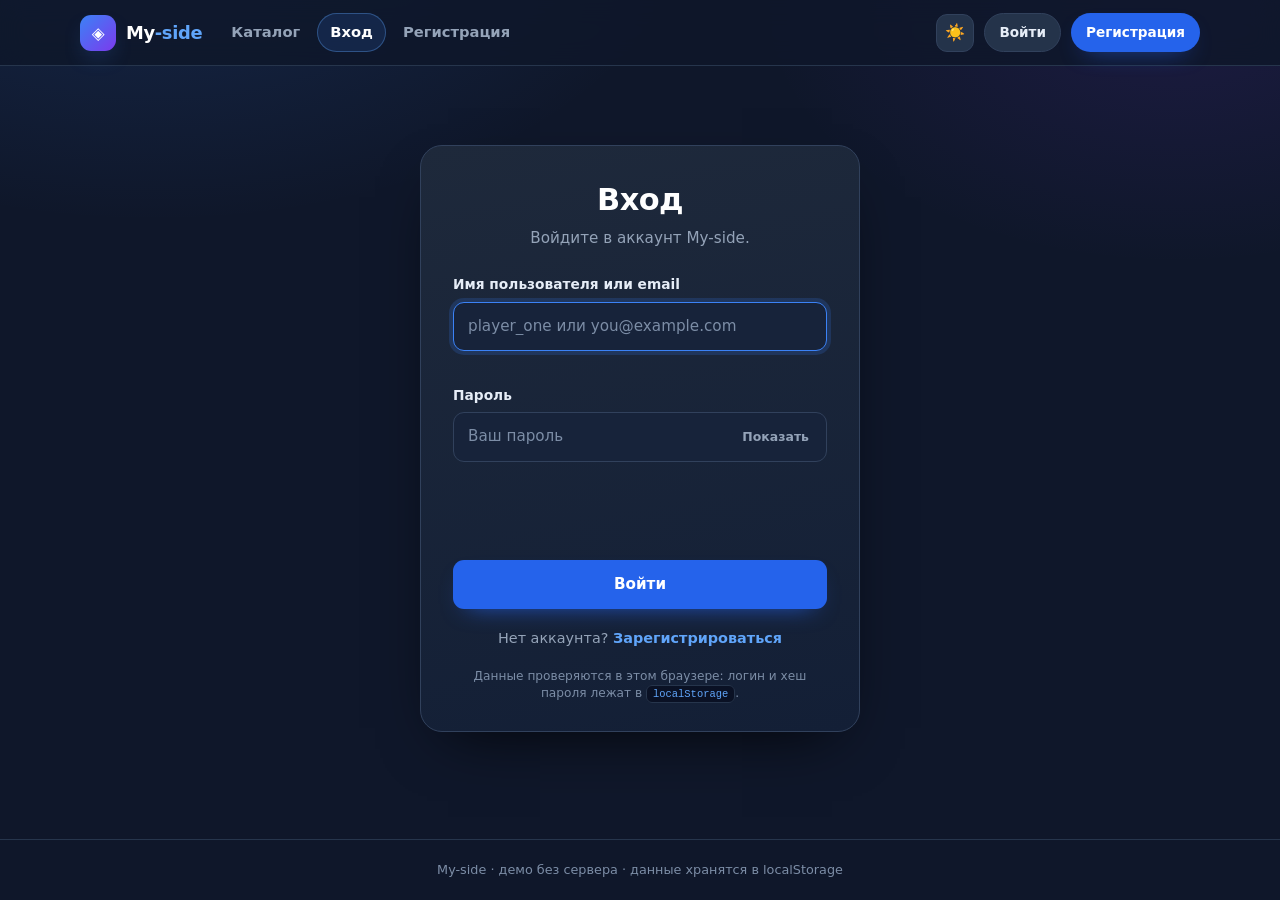
==== login.html @ 984f01d0 "My-side: каталог гайдов по языкам, темы и адаптив" ====
<!DOCTYPE html>
<html lang="ru">
<head>
  <meta charset="utf-8">
  <meta name="viewport" content="width=device-width, initial-scale=1">
  <title>Вход — My-side</title>
  <link rel="icon" href="favicon.ico" sizes="any">
  <link rel="icon" type="image/png" sizes="32x32" href="favicon-32.png">
  <link rel="icon" type="image/png" sizes="16x16" href="favicon-16.png">
  <link rel="stylesheet" href="css/style.css">
  <script src="js/theme.js"></script>
  <script src="https://challenges.cloudflare.com/turnstile/v0/api.js" async defer></script>
</head>
<body>
  <header class="site-header">
    <div class="site-header__inner">
      <a class="brand" href="index.html">
        <span class="brand-mark" aria-hidden="true">◈</span>
        <span class="brand-name">My<span class="brand-accent">-side</span></span>
      </a>
      <nav class="nav" id="site-nav" aria-label="Основная навигация">
        <a href="index.html">Каталог</a>
        <a class="is-active" href="login.html" aria-current="page">Вход</a>
        <a href="register.html">Регистрация</a>
      </nav>
      <div class="header-actions">
        <button type="button" class="theme-toggle" data-theme-toggle aria-label="Переключить тему" aria-pressed="false">☀️</button>
        <div class="auth-area" data-auth-area></div>
        <button type="button" class="nav-toggle" data-nav-toggle aria-label="Открыть меню" aria-expanded="false" aria-controls="site-nav">☰</button>
      </div>
    </div>
  </header>

  <main class="auth-page">
    <div class="auth-card">
      <h1>Вход</h1>
      <p class="subtitle">Войдите в аккаунт My-side.</p>

      <p class="notice" id="already-notice" hidden>
        Вы уже вошли как <strong id="already-name">—</strong>.
        Можно войти под другим аккаунтом.
      </p>

      <form id="login-form" novalidate>
        <div class="field">
          <label for="login">Имя пользователя или email</label>
          <input id="login" name="login" type="text" autocomplete="username"
                 placeholder="player_one или you@example.com" autofocus>
          <span class="field-error" id="login-error"></span>
        </div>

        <div class="field">
          <label for="password">Пароль</label>
          <div class="password-wrap">
            <input id="password" name="password" type="password" autocomplete="current-password"
                   placeholder="Ваш пароль">
            <button type="button" class="password-toggle" id="password-toggle"
                    aria-label="Показать пароль" aria-pressed="false">Показать</button>
          </div>
          <span class="field-error" id="password-error"></span>
        </div>

        <div class="field">
          <div class="cf-turnstile" data-sitekey="0x4AAAAAAF1yWfZCbvIg8Vsw" data-theme="dark"></div>
          <span class="field-error" id="captcha-error"></span>
        </div>

        <p class="form-message" id="form-message" role="alert" aria-live="assertive"></p>

        <button type="submit" class="btn btn-primary btn-block" id="login-submit">Войти</button>
      </form>

      <p class="auth-switch">Нет аккаунта? <a href="register.html">Зарегистрироваться</a></p>
      <p class="hint">Данные проверяются в этом браузере: логин и хеш пароля лежат в <code>localStorage</code>.</p>
    </div>
  </main>

  <footer class="site-footer">
    <p>My-side · демо без сервера · данные хранятся в localStorage</p>
  </footer>

  <script src="js/app.js"></script>
</body>
</html>
---- css/style.css ----
/* ============================================================
   My-side — каталог гайдов по языкам программирования
   Тёмная тема по умолчанию, светлая через [data-theme="light"].
   ============================================================ */

:root {
  color-scheme: dark;

  --bg: #0f172a;
  --bg-soft: #131f36;
  --surface: #1e293b;
  --surface-2: #24334a;
  --surface-3: #17233a;
  --border: #31415c;
  --border-soft: #26354c;
  --text: #e6edf7;
  --text-strong: #ffffff;
  --muted: #94a3b8;
  --muted-2: #7c8da6;
  --accent: #3b82f6;
  --accent-2: #60a5fa;
  --accent-strong: #2563eb;
  --accent-soft: rgba(59, 130, 246, 0.14);
  --danger: #f87171;
  --success: #4ade80;
  --warning: #fbbf24;
  --header-bg: rgba(15, 23, 42, 0.84);
  --code-bg: rgba(2, 6, 23, 0.55);
  --radius: 18px;
  --shadow: 0 24px 60px -28px rgba(0, 0, 0, 0.9);
  --shadow-sm: 0 10px 30px -18px rgba(0, 0, 0, 0.8);
  --ring: 0 0 0 4px rgba(59, 130, 246, 0.18);
}

[data-theme="light"] {
  color-scheme: light;

  --bg: #f4f7fc;
  --bg-soft: #eef3fa;
  --surface: #ffffff;
  --surface-2: #f3f6fc;
  --surface-3: #eaf0f9;
  --border: #d7e0ee;
  --border-soft: #e4ebf5;
  --text: #13203a;
  --text-strong: #0b1220;
  --muted: #56657f;
  --muted-2: #6b7a93;
  --accent: #2563eb;
  --accent-2: #1d4ed8;
  --accent-strong: #2563eb;
  --accent-soft: rgba(37, 99, 235, 0.1);
  --danger: #dc2626;
  --success: #15803d;
  --warning: #b45309;
  --header-bg: rgba(255, 255, 255, 0.88);
  --code-bg: #f6f8fc;
  --shadow: 0 24px 60px -30px rgba(15, 23, 42, 0.35);
  --shadow-sm: 0 10px 26px -18px rgba(15, 23, 42, 0.28);
  --ring: 0 0 0 4px rgba(37, 99, 235, 0.14);
}

* {
  box-sizing: border-box;
}

html {
  scroll-behavior: smooth;
}

body {
  margin: 0;
  min-height: 100vh;
  display: flex;
  flex-direction: column;
  color: var(--text);
  font-family: "Segoe UI", system-ui, -apple-system, "Helvetica Neue", Arial, sans-serif;
  line-height: 1.55;
  -webkit-font-smoothing: antialiased;
  background:
    radial-gradient(900px 520px at 12% -10%, rgba(59, 130, 246, 0.16), transparent 60%),
    radial-gradient(760px 480px at 92% 0%, rgba(124, 58, 237, 0.12), transparent 55%),
    var(--bg);
  background-attachment: fixed;
  transition: background-color 0.25s ease, color 0.25s ease;
}

[data-theme="light"] body {
  background:
    radial-gradient(900px 520px at 12% -10%, rgba(59, 130, 246, 0.12), transparent 60%),
    radial-gradient(760px 480px at 92% 0%, rgba(124, 58, 237, 0.08), transparent 55%),
    var(--bg);
  background-attachment: fixed;
}

h1, h2, h3, h4 {
  margin: 0;
  line-height: 1.2;
  letter-spacing: -0.02em;
  color: var(--text-strong);
}

p {
  margin: 0;
}

a {
  color: var(--accent-2);
  text-decoration: none;
}

a:hover {
  color: var(--accent);
}

code {
  padding: 2px 6px;
  border-radius: 6px;
  background: var(--code-bg);
  border: 1px solid var(--border-soft);
  font-family: "Cascadia Code", Consolas, "Courier New", monospace;
  font-size: 0.86em;
  color: var(--accent-2);
}

img {
  max-width: 100%;
}

.muted {
  color: var(--muted);
  font-size: 0.95rem;
}

.visually-hidden {
  position: absolute;
  width: 1px;
  height: 1px;
  margin: -1px;
  padding: 0;
  overflow: hidden;
  clip: rect(0 0 0 0);
  white-space: nowrap;
  border: 0;
}

/* ---------- шапка ---------- */

.site-header {
  position: sticky;
  top: 0;
  z-index: 40;
  background: var(--header-bg);
  backdrop-filter: blur(12px);
  -webkit-backdrop-filter: blur(12px);
  border-bottom: 1px solid var(--border-soft);
}

.site-header__inner {
  max-width: 1160px;
  margin: 0 auto;
  padding: 13px 20px;
  display: flex;
  align-items: center;
  gap: 16px;
}

.brand {
  display: inline-flex;
  align-items: center;
  gap: 10px;
  color: var(--text-strong);
  font-weight: 800;
  font-size: 1.12rem;
  letter-spacing: -0.02em;
  white-space: nowrap;
}

.brand:hover {
  color: var(--text-strong);
}

.brand-mark {
  display: grid;
  place-items: center;
  width: 36px;
  height: 36px;
  border-radius: 11px;
  background: linear-gradient(135deg, var(--accent), #7c3aed);
  color: #fff;
  font-size: 1.05rem;
  box-shadow: 0 10px 24px -12px rgba(59, 130, 246, 0.95);
}

.brand-accent {
  color: var(--accent-2);
}

.nav {
  display: flex;
  align-items: center;
  gap: 4px;
}

.nav a {
  padding: 8px 13px;
  border-radius: 999px;
  color: var(--muted);
  font-size: 0.92rem;
  font-weight: 600;
  transition: color 0.18s ease, background 0.18s ease;
}

.nav a:hover {
  color: var(--text);
  background: var(--accent-soft);
}

.nav a.is-active {
  color: var(--text-strong);
  background: var(--accent-soft);
  box-shadow: inset 0 0 0 1px rgba(96, 165, 250, 0.35);
}

.header-actions {
  margin-left: auto;
  display: flex;
  align-items: center;
  gap: 10px;
}

.auth-area {
  display: flex;
  align-items: center;
  gap: 10px;
  flex-wrap: wrap;
  justify-content: flex-end;
}

.greeting {
  font-size: 0.92rem;
  color: var(--muted);
  white-space: nowrap;
}

.greeting strong {
  color: var(--text-strong);
}

.icon-btn,
.theme-toggle,
.nav-toggle {
  display: inline-grid;
  place-items: center;
  width: 38px;
  height: 38px;
  padding: 0;
  border-radius: 11px;
  border: 1px solid var(--border);
  background: var(--surface-2);
  color: var(--text);
  font-size: 1.02rem;
  line-height: 1;
  cursor: pointer;
  transition: background 0.18s ease, border-color 0.18s ease, transform 0.12s ease;
}

.icon-btn:hover,
.theme-toggle:hover,
.nav-toggle:hover {
  background: var(--surface-3);
  border-color: var(--accent);
}

.theme-toggle:active,
.nav-toggle:active {
  transform: scale(0.96);
}

.theme-toggle:focus-visible,
.nav-toggle:focus-visible {
  outline: 2px solid var(--accent-2);
  outline-offset: 3px;
}

.nav-toggle {
  display: none;
}

/* ---------- кнопки ---------- */

.btn {
  display: inline-flex;
  align-items: center;
  justify-content: center;
  gap: 8px;
  padding: 12px 20px;
  border-radius: 11px;
  border: 1px solid transparent;
  font: inherit;
  font-size: 0.95rem;
  font-weight: 700;
  color: #fff;
  cursor: pointer;
  background: var(--accent-strong);
  box-shadow: 0 10px 24px -14px rgba(37, 99, 235, 0.95);
  transition: background 0.18s ease, transform 0.12s ease, box-shadow 0.18s ease,
              border-color 0.18s ease, color 0.18s ease, opacity 0.18s ease;
  user-select: none;
}

.btn:hover {
  background: #1d4ed8;
  color: #fff;
  transform: translateY(-1px);
  box-shadow: 0 14px 28px -14px rgba(37, 99, 235, 1);
}

.btn:active {
  transform: translateY(0);
}

.btn:focus-visible {
  outline: 2px solid var(--accent-2);
  outline-offset: 3px;
}

.btn:disabled {
  opacity: 0.6;
  cursor: not-allowed;
  transform: none;
  box-shadow: none;
}

.btn-ghost {
  background: var(--surface-2);
  border-color: var(--border);
  color: var(--text);
  box-shadow: none;
}

.btn-ghost:hover {
  background: var(--surface-3);
  border-color: var(--accent);
  color: var(--text-strong);
  box-shadow: none;
}

.btn-sm {
  padding: 8px 14px;
  font-size: 0.85rem;
  border-radius: 999px;
}

.btn-block {
  width: 100%;
}

/* ---------- страницы ---------- */

.page {
  width: 100%;
  max-width: 1160px;
  margin: 0 auto;
  padding: 38px 20px 64px;
  flex: 1;
}

.eyebrow {
  margin-bottom: 8px;
  font-size: 0.78rem;
  font-weight: 700;
  text-transform: uppercase;
  letter-spacing: 0.14em;
  color: var(--accent-2);
}

.hero h1,
.catalog-hero h1 {
  font-size: clamp(2.1rem, 5.5vw, 3.1rem);
  background: linear-gradient(120deg, var(--text-strong), var(--accent-2) 85%);
  -webkit-background-clip: text;
  background-clip: text;
  color: transparent;
}

[data-theme="light"] .hero h1,
[data-theme="light"] .catalog-hero h1 {
  background: linear-gradient(120deg, #0b1220, #1d4ed8 85%);
  -webkit-background-clip: text;
  background-clip: text;
  color: transparent;
}

.lead {
  margin-top: 12px;
  max-width: 68ch;
  color: var(--muted);
  font-size: 1.02rem;
}

/* ---------- каталог: поиск и фильтры ---------- */

.catalog-hero {
  margin-bottom: 26px;
}

.catalog-stats {
  display: flex;
  flex-wrap: wrap;
  gap: 10px;
  margin-top: 20px;
}

.stat-pill {
  display: inline-flex;
  align-items: center;
  gap: 7px;
  padding: 7px 13px;
  border-radius: 999px;
  background: var(--surface-2);
  border: 1px solid var(--border-soft);
  color: var(--muted);
  font-size: 0.82rem;
  font-weight: 600;
}

.stat-pill strong {
  color: var(--text-strong);
}

.controls {
  padding: 18px;
  margin-bottom: 18px;
  border-radius: var(--radius);
  background: linear-gradient(165deg, var(--surface), var(--bg-soft));
  border: 1px solid var(--border);
  box-shadow: var(--shadow-sm);
}

.controls-row {
  display: flex;
  gap: 12px;
  align-items: stretch;
}

.search-field {
  position: relative;
  flex: 1 1 auto;
  min-width: 0;
}

.search-field .search-icon {
  position: absolute;
  left: 14px;
  top: 50%;
  transform: translateY(-50%);
  color: var(--muted);
  font-size: 0.95rem;
  pointer-events: none;
}

.search-field input {
  width: 100%;
  height: 46px;
  padding: 0 40px 0 40px;
  border-radius: 11px;
  border: 1px solid var(--border);
  background: var(--surface-3);
  color: var(--text);
  font: inherit;
  font-size: 0.95rem;
  outline: none;
  transition: border-color 0.18s ease, box-shadow 0.18s ease;
}

.search-field input::placeholder {
  color: var(--muted-2);
}

.search-field input:focus {
  border-color: var(--accent);
  box-shadow: var(--ring);
}

.search-clear {
  position: absolute;
  right: 8px;
  top: 50%;
  transform: translateY(-50%);
  width: 28px;
  height: 28px;
  border: 0;
  border-radius: 8px;
  background: transparent;
  color: var(--muted);
  font-size: 1rem;
  cursor: pointer;
}

.search-clear:hover {
  color: var(--text);
  background: var(--surface-2);
}

.sort-field {
  display: flex;
  align-items: center;
  gap: 8px;
  flex: 0 0 auto;
}

.sort-field label {
  margin: 0;
  white-space: nowrap;
  font-size: 0.82rem;
  color: var(--muted);
}

.sort-field select {
  height: 46px;
  padding: 0 34px 0 12px;
  border-radius: 11px;
  border: 1px solid var(--border);
  background-color: var(--surface-3);
  color: var(--text);
  font: inherit;
  font-size: 0.9rem;
  cursor: pointer;
  outline: none;
  appearance: none;
  background-image: linear-gradient(45deg, transparent 50%, var(--muted) 50%),
                    linear-gradient(135deg, var(--muted) 50%, transparent 50%);
  background-position: calc(100% - 17px) 20px, calc(100% - 12px) 20px;
  background-size: 5px 5px, 5px 5px;
  background-repeat: no-repeat;
}

.sort-field select:focus {
  border-color: var(--accent);
  box-shadow: var(--ring);
}

.chips {
  display: flex;
  flex-wrap: wrap;
  gap: 8px;
  margin-top: 14px;
}

.chip {
  padding: 8px 14px;
  border-radius: 999px;
  border: 1px solid var(--border);
  background: var(--surface-2);
  color: var(--muted);
  font: inherit;
  font-size: 0.84rem;
  font-weight: 600;
  cursor: pointer;
  transition: color 0.16s ease, background 0.16s ease, border-color 0.16s ease;
}

.chip:hover {
  color: var(--text-strong);
  border-color: var(--accent);
}

.chip.is-active {
  color: #fff;
  background: var(--accent-strong);
  border-color: var(--accent-strong);
  box-shadow: 0 8px 20px -12px rgba(37, 99, 235, 0.9);
}

.catalog-meta {
  display: flex;
  align-items: center;
  justify-content: space-between;
  gap: 12px;
  flex-wrap: wrap;
  margin: 20px 2px 14px;
  color: var(--muted);
  font-size: 0.88rem;
}

.catalog-meta strong {
  color: var(--text-strong);
}

/* ---------- карточки языков ---------- */

.lang-grid {
  display: grid;
  grid-template-columns: repeat(auto-fill, minmax(272px, 1fr));
  gap: 16px;
}

.lang-card {
  position: relative;
  display: flex;
  flex-direction: column;
  padding: 20px;
  border-radius: 16px;
  background: linear-gradient(165deg, var(--surface), var(--bg-soft));
  border: 1px solid var(--border-soft);
  color: var(--text);
  box-shadow: var(--shadow-sm);
  transition: transform 0.18s ease, border-color 0.18s ease, box-shadow 0.18s ease;
  overflow: hidden;
}

.lang-card::before {
  content: "";
  position: absolute;
  inset: 0 0 auto 0;
  height: 3px;
  background: var(--card-color, var(--accent));
  opacity: 0.9;
}

.lang-card:hover {
  transform: translateY(-4px);
  border-color: var(--card-color, var(--accent));
  box-shadow: var(--shadow);
  color: var(--text);
}

.lang-card:focus-visible {
  outline: 2px solid var(--accent-2);
  outline-offset: 3px;
}

.lang-card__top {
  display: flex;
  align-items: center;
  gap: 12px;
  margin-bottom: 12px;
}

.lang-icon {
  display: grid;
  place-items: center;
  width: 46px;
  height: 46px;
  flex: 0 0 auto;
  border-radius: 13px;
  font-size: 1.35rem;
  background: color-mix(in srgb, var(--card-color, var(--accent)) 18%, transparent);
  border: 1px solid color-mix(in srgb, var(--card-color, var(--accent)) 42%, transparent);
}

.lang-card__title {
  min-width: 0;
}

.lang-card__title h3 {
  font-size: 1.14rem;
  margin-bottom: 2px;
}

.lang-card__year {
  font-size: 0.76rem;
  color: var(--muted);
  letter-spacing: 0.04em;
}

.lang-card p {
  color: var(--muted);
  font-size: 0.88rem;
  margin-bottom: 14px;
}

.badges {
  display: flex;
  flex-wrap: wrap;
  gap: 6px;
  margin-top: auto;
  margin-bottom: 14px;
}

.badge {
  padding: 4px 9px;
  border-radius: 999px;
  background: var(--surface-2);
  border: 1px solid var(--border-soft);
  color: var(--muted);
  font-size: 0.72rem;
  font-weight: 600;
  white-space: nowrap;
}

.badge--wip {
  color: var(--warning);
  border-color: color-mix(in srgb, var(--warning) 40%, transparent);
  background: color-mix(in srgb, var(--warning) 12%, transparent);
}

.lang-card__footer {
  display: flex;
  align-items: center;
  justify-content: space-between;
  gap: 10px;
  padding-top: 12px;
  border-top: 1px solid var(--border-soft);
  font-size: 0.8rem;
  color: var(--muted);
}

.lang-card__footer .go {
  color: var(--accent-2);
  font-weight: 700;
  white-space: nowrap;
}

.lang-card:hover .go {
  color: var(--accent);
}

.empty-state {
  padding: 48px 24px;
  text-align: center;
  border-radius: var(--radius);
  border: 1px dashed var(--border);
  background: var(--surface-2);
  color: var(--muted);
}

.empty-state h2 {
  font-size: 1.15rem;
  margin-bottom: 6px;
}

.empty-state .btn {
  margin-top: 16px;
}

/* ---------- страница гайда ---------- */

.guide-page {
  width: 100%;
  max-width: 1160px;
  margin: 0 auto;
  padding: 28px 20px 64px;
  flex: 1;
}

.breadcrumbs {
  display: flex;
  flex-wrap: wrap;
  align-items: center;
  gap: 8px;
  margin-bottom: 18px;
  font-size: 0.82rem;
  color: var(--muted);
}

.breadcrumbs a {
  color: var(--muted);
}

.breadcrumbs a:hover {
  color: var(--accent-2);
}

.breadcrumbs .sep {
  opacity: 0.5;
}

.guide-hero {
  display: flex;
  align-items: flex-start;
  gap: 18px;
  padding: 26px;
  margin-bottom: 24px;
  border-radius: var(--radius);
  background: linear-gradient(150deg, var(--surface), var(--bg-soft));
  border: 1px solid var(--border);
  box-shadow: var(--shadow-sm);
}

.guide-hero__icon {
  display: grid;
  place-items: center;
  width: 64px;
  height: 64px;
  flex: 0 0 auto;
  border-radius: 18px;
  font-size: 2rem;
  background: color-mix(in srgb, var(--guide-color, var(--accent)) 18%, transparent);
  border: 1px solid color-mix(in srgb, var(--guide-color, var(--accent)) 45%, transparent);
}

.guide-hero h1 {
  font-size: clamp(1.8rem, 4.5vw, 2.5rem);
  margin-bottom: 6px;
}

.guide-hero .tagline {
  color: var(--muted);
  font-size: 1rem;
  max-width: 70ch;
}

.guide-meta {
  display: flex;
  flex-wrap: wrap;
  gap: 8px;
  margin-top: 14px;
}

.guide-layout {
  display: grid;
  grid-template-columns: minmax(0, 1fr) 260px;
  gap: 26px;
  align-items: start;
}

.guide-content {
  min-width: 0;
}

.guide-section {
  padding: 24px 26px;
  margin-bottom: 18px;
  border-radius: var(--radius);
  background: var(--surface);
  border: 1px solid var(--border-soft);
  box-shadow: var(--shadow-sm);
  scroll-margin-top: 90px;
}

.guide-section h2 {
  font-size: 1.28rem;
  margin-bottom: 14px;
  padding-bottom: 10px;
  border-bottom: 1px solid var(--border-soft);
}

.guide-section p + p {
  margin-top: 12px;
}

.guide-section ul,
.guide-section ol {
  margin: 12px 0 0;
  padding-left: 22px;
  color: var(--text);
}

.guide-section li {
  margin-bottom: 8px;
}

.guide-section li::marker {
  color: var(--accent-2);
}

/* шаги */

.steps {
  list-style: none;
  margin: 0;
  padding: 0;
  counter-reset: step;
}

.steps li {
  position: relative;
  padding: 0 0 18px 46px;
  counter-increment: step;
}

.steps li:last-child {
  padding-bottom: 0;
}

.steps li::before {
  content: counter(step);
  position: absolute;
  left: 0;
  top: 0;
  display: grid;
  place-items: center;
  width: 30px;
  height: 30px;
  border-radius: 10px;
  background: var(--accent-soft);
  border: 1px solid color-mix(in srgb, var(--accent) 40%, transparent);
  color: var(--accent-2);
  font-size: 0.82rem;
  font-weight: 800;
}

.steps li:not(:last-child)::after {
  content: "";
  position: absolute;
  left: 14px;
  top: 34px;
  bottom: 4px;
  width: 1px;
  background: var(--border-soft);
}

.steps h3 {
  font-size: 0.98rem;
  margin-bottom: 4px;
}

.steps p {
  color: var(--muted);
  font-size: 0.9rem;
}

/* код */

.code-block {
  margin: 16px 0;
  border-radius: 14px;
  border: 1px solid var(--border);
  background: var(--code-bg);
  overflow: hidden;
}

.code-block__bar {
  display: flex;
  align-items: center;
  justify-content: space-between;
  gap: 10px;
  padding: 8px 12px;
  border-bottom: 1px solid var(--border-soft);
  background: var(--surface-2);
}

.code-block__lang {
  font-size: 0.72rem;
  font-weight: 700;
  letter-spacing: 0.08em;
  text-transform: uppercase;
  color: var(--muted);
}

.copy-btn {
  padding: 5px 10px;
  border-radius: 7px;
  border: 1px solid var(--border);
  background: var(--surface);
  color: var(--muted);
  font: inherit;
  font-size: 0.72rem;
  font-weight: 600;
  cursor: pointer;
  transition: color 0.15s ease, border-color 0.15s ease;
}

.copy-btn:hover {
  color: var(--text-strong);
  border-color: var(--accent);
}

.copy-btn.is-copied {
  color: var(--success);
  border-color: var(--success);
}

.code-block pre {
  margin: 0;
  padding: 16px 18px;
  overflow-x: auto;
}

.code-block code,
.code-block pre code {
  padding: 0;
  border: 0;
  background: transparent;
  color: inherit;
  font-family: "Cascadia Code", Consolas, "Courier New", monospace;
  font-size: 0.86rem;
  line-height: 1.65;
  white-space: pre;
}

/* разбор строк */

.line-list {
  display: flex;
  flex-direction: column;
  gap: 10px;
  margin-top: 14px;
}

.line-item {
  display: grid;
  grid-template-columns: minmax(120px, 0.9fr) minmax(0, 1.4fr);
  gap: 14px;
  padding: 12px 14px;
  border-radius: 11px;
  background: var(--surface-2);
  border: 1px solid var(--border-soft);
}

.line-item code {
  align-self: start;
  padding: 5px 8px;
  border-radius: 7px;
  background: var(--code-bg);
  border: 1px solid var(--border-soft);
  color: var(--accent-2);
  font-size: 0.8rem;
  overflow-wrap: anywhere;
}

.line-item p {
  color: var(--muted);
  font-size: 0.88rem;
}

/* врезка */

.callout {
  display: flex;
  gap: 12px;
  margin: 16px 0;
  padding: 14px 16px;
  border-radius: 12px;
  background: var(--accent-soft);
  border: 1px solid color-mix(in srgb, var(--accent) 35%, transparent);
  color: var(--text);
  font-size: 0.9rem;
}

.callout::before {
  content: "💡";
  flex: 0 0 auto;
  line-height: 1.4;
}

/* ссылки на другие гайды */

.link-cards {
  display: grid;
  grid-template-columns: repeat(auto-fit, minmax(220px, 1fr));
  gap: 12px;
  margin-top: 16px;
}

.link-card {
  display: block;
  padding: 16px;
  border-radius: 13px;
  background: var(--surface-2);
  border: 1px solid var(--border-soft);
  color: var(--text);
  transition: transform 0.16s ease, border-color 0.16s ease;
}

.link-card:hover {
  transform: translateY(-3px);
  border-color: var(--accent);
  color: var(--text);
}

.link-card strong {
  display: block;
  margin-bottom: 4px;
  font-size: 0.94rem;
  color: var(--text-strong);
}

.link-card span {
  display: block;
  color: var(--muted);
  font-size: 0.83rem;
}

.link-card .arrow {
  display: inline-block;
  margin-top: 10px;
  color: var(--accent-2);
  font-size: 0.82rem;
  font-weight: 700;
}

/* оглавление */

.guide-toc {
  position: sticky;
  top: 86px;
  padding: 18px;
  border-radius: var(--radius);
  background: var(--surface);
  border: 1px solid var(--border-soft);
  box-shadow: var(--shadow-sm);
}

.guide-toc h2 {
  font-size: 0.76rem;
  text-transform: uppercase;
  letter-spacing: 0.12em;
  color: var(--muted);
  margin-bottom: 12px;
}

.guide-toc ol {
  list-style: none;
  margin: 0;
  padding: 0;
  counter-reset: toc;
}

.guide-toc li {
  counter-increment: toc;
  margin-bottom: 4px;
}

.guide-toc a {
  display: block;
  padding: 7px 10px 7px 30px;
  border-radius: 8px;
  color: var(--muted);
  font-size: 0.84rem;
  line-height: 1.35;
  position: relative;
  transition: background 0.15s ease, color 0.15s ease;
}

.guide-toc a::before {
  content: counter(toc);
  position: absolute;
  left: 8px;
  top: 7px;
  font-size: 0.72rem;
  font-weight: 700;
  color: var(--accent-2);
}

.guide-toc a:hover,
.guide-toc a.is-active {
  color: var(--text-strong);
  background: var(--accent-soft);
}

.guide-nav {
  display: flex;
  justify-content: space-between;
  gap: 12px;
  flex-wrap: wrap;
  margin-top: 20px;
}

/* заглушка */

.stub-card {
  padding: 34px 28px;
  border-radius: var(--radius);
  background: linear-gradient(160deg, var(--surface), var(--bg-soft));
  border: 1px solid var(--border);
  box-shadow: var(--shadow-sm);
  text-align: center;
}

.stub-icon {
  font-size: 2.6rem;
  line-height: 1;
  margin-bottom: 14px;
}

.stub-card h2 {
  font-size: 1.35rem;
  margin-bottom: 10px;
}

.stub-card p {
  max-width: 60ch;
  margin: 0 auto 10px;
  color: var(--muted);
}

.stub-topics {
  display: flex;
  flex-wrap: wrap;
  justify-content: center;
  gap: 8px;
  margin: 20px 0 24px;
}

.stub-actions {
  display: flex;
  justify-content: center;
  flex-wrap: wrap;
  gap: 12px;
}

/* ---------- авторизация ---------- */

.auth-page {
  flex: 1;
  display: grid;
  place-items: center;
  padding: 36px 20px 64px;
}

.auth-card {
  width: 100%;
  max-width: 440px;
  padding: 36px 32px 28px;
  border-radius: 22px;
  background: linear-gradient(170deg, var(--surface), var(--bg-soft));
  border: 1px solid var(--border);
  box-shadow: var(--shadow);
  animation: fadeUp 0.35s ease both;
}

.auth-card h1 {
  font-size: 1.9rem;
  text-align: center;
}

.subtitle {
  margin: 8px 0 24px;
  text-align: center;
  color: var(--muted);
  font-size: 0.95rem;
}

.field {
  margin-bottom: 14px;
}

label {
  display: block;
  margin-bottom: 6px;
  font-size: 0.86rem;
  font-weight: 600;
  color: var(--text);
}

input {
  width: 100%;
  padding: 12px 14px;
  border-radius: 11px;
  border: 1px solid var(--border);
  background: var(--surface-3);
  color: var(--text);
  font: inherit;
  font-size: 0.95rem;
  outline: none;
  transition: border-color 0.18s ease, box-shadow 0.18s ease, background 0.18s ease;
}

input::placeholder {
  color: var(--muted-2);
}

input:hover {
  border-color: var(--accent);
}

input:focus {
  border-color: var(--accent);
  box-shadow: var(--ring);
}

input.invalid {
  border-color: var(--danger);
  box-shadow: 0 0 0 4px rgba(248, 113, 113, 0.14);
}

.password-wrap {
  position: relative;
}

.password-wrap input {
  padding-right: 96px;
}

.password-toggle {
  position: absolute;
  top: 50%;
  right: 8px;
  transform: translateY(-50%);
  padding: 6px 10px;
  border: 0;
  border-radius: 8px;
  background: transparent;
  color: var(--muted);
  font: inherit;
  font-size: 0.78rem;
  font-weight: 600;
  cursor: pointer;
  transition: color 0.15s ease, background 0.15s ease;
}

.password-toggle:hover {
  color: var(--accent-2);
  background: var(--accent-soft);
}

.field-error {
  display: block;
  min-height: 16px;
  margin-top: 4px;
  font-size: 0.78rem;
  color: var(--danger);
}

.form-message {
  min-height: 22px;
  margin: 4px 0 12px;
  text-align: center;
  font-size: 0.9rem;
  font-weight: 600;
}

.form-message.error {
  color: var(--danger);
}

.form-message.success {
  color: var(--success);
}

.notice {
  margin-bottom: 18px;
  padding: 12px 14px;
  border-radius: 11px;
  background: var(--accent-soft);
  border: 1px solid color-mix(in srgb, var(--accent) 35%, transparent);
  color: var(--text);
  font-size: 0.85rem;
}

.notice strong {
  color: var(--text-strong);
}

.auth-switch {
  margin-top: 18px;
  text-align: center;
  font-size: 0.9rem;
  color: var(--muted);
}

.auth-switch a {
  font-weight: 600;
}

.hint {
  margin-top: 18px;
  text-align: center;
  font-size: 0.76rem;
  line-height: 1.45;
  color: var(--muted-2);
}

.cf-turnstile {
  margin: 4px 0 2px;
}

/* ---------- подвал ---------- */

.site-footer {
  border-top: 1px solid var(--border-soft);
  padding: 20px;
  text-align: center;
  font-size: 0.8rem;
  color: var(--muted-2);
}

.site-footer p + p {
  margin-top: 4px;
}

/* ---------- анимации ---------- */

@keyframes fadeUp {
  from {
    opacity: 0;
    transform: translateY(10px);
  }
  to {
    opacity: 1;
    transform: translateY(0);
  }
}

@keyframes shake {
  0%, 100% { transform: translateX(0); }
  20% { transform: translateX(-5px); }
  40% { transform: translateX(5px); }
  60% { transform: translateX(-3px); }
  80% { transform: translateX(3px); }
}

.shake {
  animation: shake 0.4s ease;
}

@media (prefers-reduced-motion: reduce) {
  *, *::before, *::after {
    animation-duration: 0.01ms !important;
    animation-iteration-count: 1 !important;
    transition-duration: 0.01ms !important;
    scroll-behavior: auto !important;
  }
}

/* ---------- адаптивность ---------- */

@media (max-width: 980px) {
  .guide-layout {
    grid-template-columns: minmax(0, 1fr);
  }

  .guide-toc {
    position: static;
    order: -1;
  }

  .guide-toc ol {
    display: flex;
    flex-wrap: wrap;
    gap: 4px;
  }

  .guide-toc li {
    margin: 0;
  }
}

@media (max-width: 820px) {
  .site-header__inner {
    padding: 12px 16px;
    gap: 10px;
    flex-wrap: wrap;
  }

  .nav {
    display: none;
    order: 10;
    width: 100%;
    flex-direction: column;
    align-items: stretch;
    gap: 2px;
    padding: 8px 0 4px;
    border-top: 1px solid var(--border-soft);
  }

  .nav.is-open {
    display: flex;
  }

  .nav a {
    padding: 10px 12px;
    border-radius: 9px;
  }

  .nav-toggle {
    display: inline-grid;
  }

  .header-actions {
    gap: 8px;
  }

  .auth-area {
    gap: 8px;
  }

  .greeting {
    max-width: 150px;
    overflow: hidden;
    text-overflow: ellipsis;
  }

  .page,
  .guide-page {
    padding: 26px 16px 52px;
  }

  .controls-row {
    flex-direction: column;
  }

  .sort-field {
    justify-content: space-between;
  }

  .sort-field select {
    flex: 1 1 auto;
  }

  .auth-page {
    padding: 24px 16px 52px;
  }

  .auth-card {
    padding: 28px 22px 24px;
    border-radius: 18px;
  }

  .guide-hero {
    padding: 20px;
    gap: 14px;
  }

  .guide-hero__icon {
    width: 52px;
    height: 52px;
    font-size: 1.6rem;
    border-radius: 15px;
  }

  .guide-section {
    padding: 20px 18px;
  }

  .line-item {
    grid-template-columns: minmax(0, 1fr);
    gap: 8px;
  }
}

@media (max-width: 520px) {
  .brand-name {
    font-size: 1rem;
  }

  .lang-grid {
    grid-template-columns: minmax(0, 1fr);
  }

  .auth-area .btn-sm {
    padding: 7px 11px;
    font-size: 0.8rem;
  }

  .auth-card h1 {
    font-size: 1.6rem;
  }

  .catalog-meta {
    font-size: 0.82rem;
  }

  .guide-hero {
    flex-direction: column;
  }

  .guide-section h2 {
    font-size: 1.14rem;
  }
}
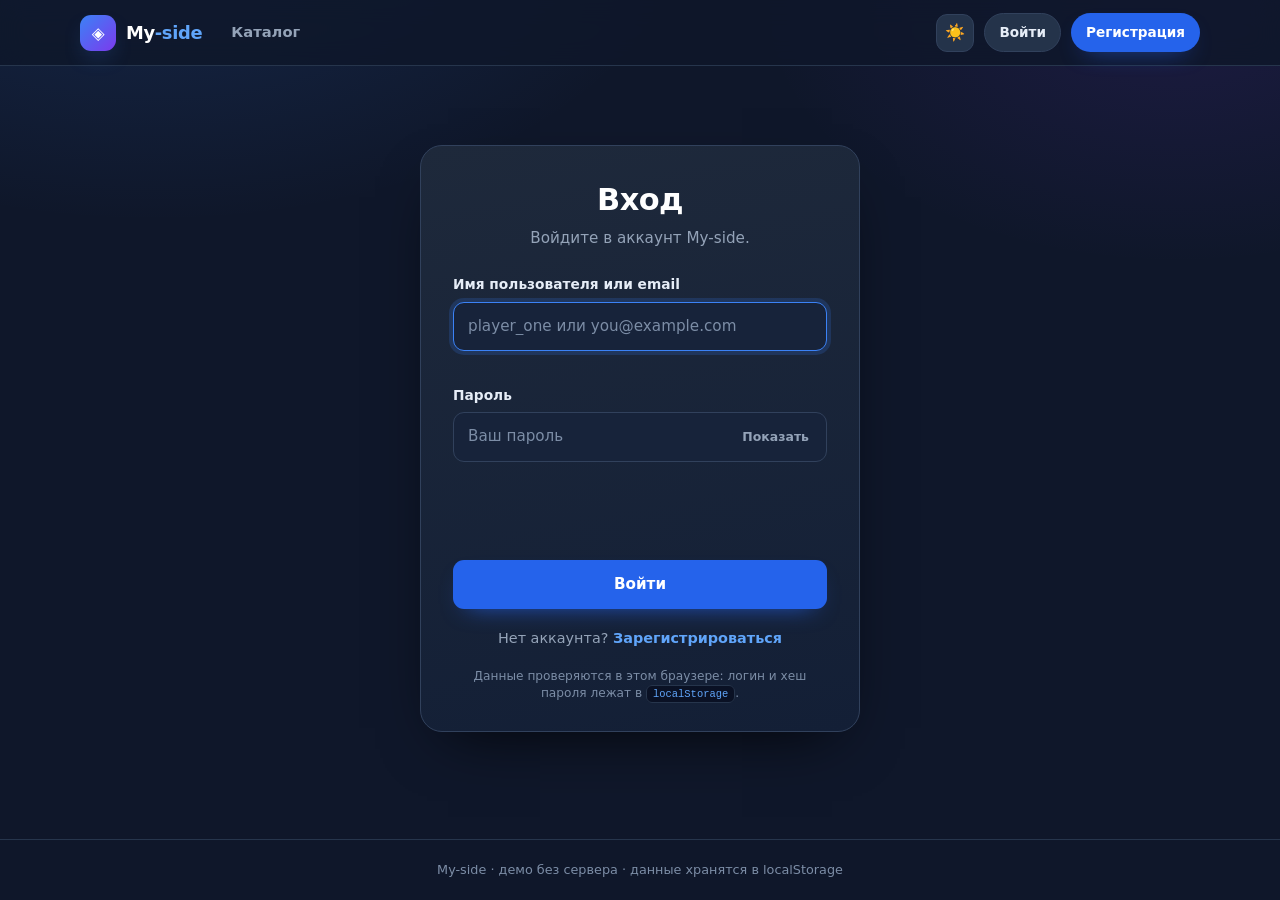
==== commit d1c7bd30: "Убраны кнопки Вход и Регистрация из навигации в шапке" ====
--- a/login.html
+++ b/login.html
@@ -20,8 +20,6 @@
       </a>
       <nav class="nav" id="site-nav" aria-label="Основная навигация">
         <a href="index.html">Каталог</a>
-        <a class="is-active" href="login.html" aria-current="page">Вход</a>
-        <a href="register.html">Регистрация</a>
       </nav>
       <div class="header-actions">
         <button type="button" class="theme-toggle" data-theme-toggle aria-label="Переключить тему" aria-pressed="false">☀️</button>
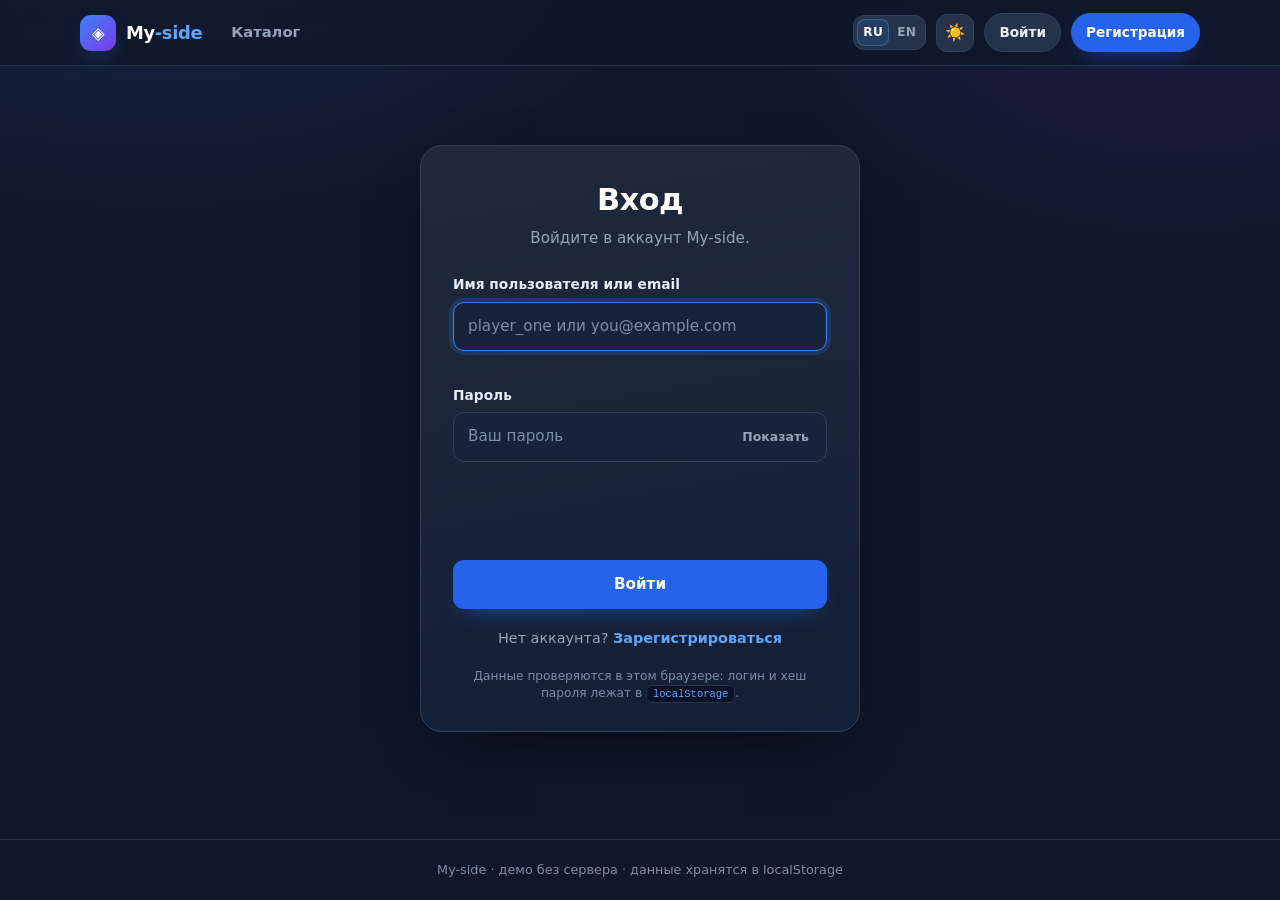
==== commit 0a85ca49: "Добавлены языковые версии сайта: русская (RU) и английская (EN)" ====
--- a/login.html
+++ b/login.html
@@ -1,5 +1,5 @@
 <!DOCTYPE html>
-<html lang="ru">
+<html lang="ru" data-title-key="login.title">
 <head>
   <meta charset="utf-8">
   <meta name="viewport" content="width=device-width, initial-scale=1">
@@ -9,6 +9,7 @@
   <link rel="icon" type="image/png" sizes="16x16" href="favicon-16.png">
   <link rel="stylesheet" href="css/style.css">
   <script src="js/theme.js"></script>
+  <script src="js/i18n.js"></script>
   <script src="https://challenges.cloudflare.com/turnstile/v0/api.js" async defer></script>
 </head>
 <body>
@@ -18,42 +19,47 @@
         <span class="brand-mark" aria-hidden="true">◈</span>
         <span class="brand-name">My<span class="brand-accent">-side</span></span>
       </a>
-      <nav class="nav" id="site-nav" aria-label="Основная навигация">
-        <a href="index.html">Каталог</a>
+      <nav class="nav" id="site-nav" aria-label="Основная навигация" data-i18n-aria="nav.aria">
+        <a href="index.html" data-i18n="nav.catalog">Каталог</a>
       </nav>
       <div class="header-actions">
+        <div class="lang-switch" data-lang-switch role="group" aria-label="Язык сайта" data-i18n-aria="lang.aria">
+          <button type="button" class="lang-btn" data-lang="ru" aria-pressed="false">RU</button>
+          <button type="button" class="lang-btn" data-lang="en" aria-pressed="false">EN</button>
+        </div>
         <button type="button" class="theme-toggle" data-theme-toggle aria-label="Переключить тему" aria-pressed="false">☀️</button>
         <div class="auth-area" data-auth-area></div>
-        <button type="button" class="nav-toggle" data-nav-toggle aria-label="Открыть меню" aria-expanded="false" aria-controls="site-nav">☰</button>
+        <button type="button" class="nav-toggle" data-nav-toggle aria-label="Открыть меню" data-i18n-aria="nav.openMenu" aria-expanded="false" aria-controls="site-nav">☰</button>
       </div>
     </div>
   </header>
 
   <main class="auth-page">
     <div class="auth-card">
-      <h1>Вход</h1>
-      <p class="subtitle">Войдите в аккаунт My-side.</p>
+      <h1 data-i18n="login.h1">Вход</h1>
+      <p class="subtitle" data-i18n="login.subtitle">Войдите в аккаунт My-side.</p>
 
       <p class="notice" id="already-notice" hidden>
-        Вы уже вошли как <strong id="already-name">—</strong>.
-        Можно войти под другим аккаунтом.
+        <span data-i18n="login.alreadyPrefix">Вы уже вошли как</span>
+        <strong id="already-name">—</strong>.
+        <span data-i18n="login.alreadySuffix">Можно войти под другим аккаунтом.</span>
       </p>
 
       <form id="login-form" novalidate>
         <div class="field">
-          <label for="login">Имя пользователя или email</label>
+          <label for="login" data-i18n="login.identifier">Имя пользователя или email</label>
           <input id="login" name="login" type="text" autocomplete="username"
-                 placeholder="player_one или you@example.com" autofocus>
+                 placeholder="player_one или you@example.com" data-i18n-placeholder="login.identifierPlaceholder" autofocus>
           <span class="field-error" id="login-error"></span>
         </div>
 
         <div class="field">
-          <label for="password">Пароль</label>
+          <label for="password" data-i18n="login.password">Пароль</label>
           <div class="password-wrap">
             <input id="password" name="password" type="password" autocomplete="current-password"
-                   placeholder="Ваш пароль">
+                   placeholder="Ваш пароль" data-i18n-placeholder="login.passwordPlaceholder">
             <button type="button" class="password-toggle" id="password-toggle"
-                    aria-label="Показать пароль" aria-pressed="false">Показать</button>
+                    aria-label="Показать пароль" data-i18n-aria="login.showAria" aria-pressed="false" data-i18n="login.show">Показать</button>
           </div>
           <span class="field-error" id="password-error"></span>
         </div>
@@ -65,16 +71,16 @@
 
         <p class="form-message" id="form-message" role="alert" aria-live="assertive"></p>
 
-        <button type="submit" class="btn btn-primary btn-block" id="login-submit">Войти</button>
+        <button type="submit" class="btn btn-primary btn-block" id="login-submit" data-i18n="login.submit">Войти</button>
       </form>
 
-      <p class="auth-switch">Нет аккаунта? <a href="register.html">Зарегистрироваться</a></p>
-      <p class="hint">Данные проверяются в этом браузере: логин и хеш пароля лежат в <code>localStorage</code>.</p>
+      <p class="auth-switch"><span data-i18n="login.noAccount">Нет аккаунта?</span> <a href="register.html" data-i18n="login.registerLink">Зарегистрироваться</a></p>
+      <p class="hint" data-i18n-html="login.hint">Данные проверяются в этом браузере: логин и хеш пароля лежат в <code>localStorage</code>.</p>
     </div>
   </main>
 
   <footer class="site-footer">
-    <p>My-side · демо без сервера · данные хранятся в localStorage</p>
+    <p data-i18n="footer.demo">My-side · демо без сервера · данные хранятся в localStorage</p>
   </footer>
 
   <script src="js/app.js"></script>
--- a/css/style.css
+++ b/css/style.css
@@ -237,6 +237,49 @@
   justify-content: flex-end;
 }
 
+/* ---------- переключатель языка ---------- */
+
+.lang-switch {
+  display: inline-flex;
+  align-items: center;
+  gap: 2px;
+  padding: 3px;
+  border: 1px solid var(--border);
+  border-radius: 11px;
+  background: var(--surface-2);
+}
+
+.lang-btn {
+  min-width: 30px;
+  padding: 4px 6px;
+  border: 0;
+  border-radius: 8px;
+  background: transparent;
+  color: var(--muted);
+  font: inherit;
+  font-size: 0.76rem;
+  font-weight: 700;
+  letter-spacing: 0.03em;
+  cursor: pointer;
+  transition: color 0.18s ease, background 0.18s ease;
+}
+
+.lang-btn:hover {
+  color: var(--text);
+  background: var(--accent-soft);
+}
+
+.lang-btn.is-active {
+  color: var(--text-strong);
+  background: var(--accent-soft);
+  box-shadow: inset 0 0 0 1px rgba(96, 165, 250, 0.35);
+}
+
+.lang-btn:focus-visible {
+  outline: 2px solid var(--accent);
+  outline-offset: 1px;
+}
+
 .greeting {
   font-size: 0.92rem;
   color: var(--muted);
@@ -1527,6 +1570,12 @@
     font-size: 1rem;
   }
 
+  .lang-btn {
+    min-width: 26px;
+    padding: 3px 5px;
+    font-size: 0.72rem;
+  }
+
   .lang-grid {
     grid-template-columns: minmax(0, 1fr);
   }
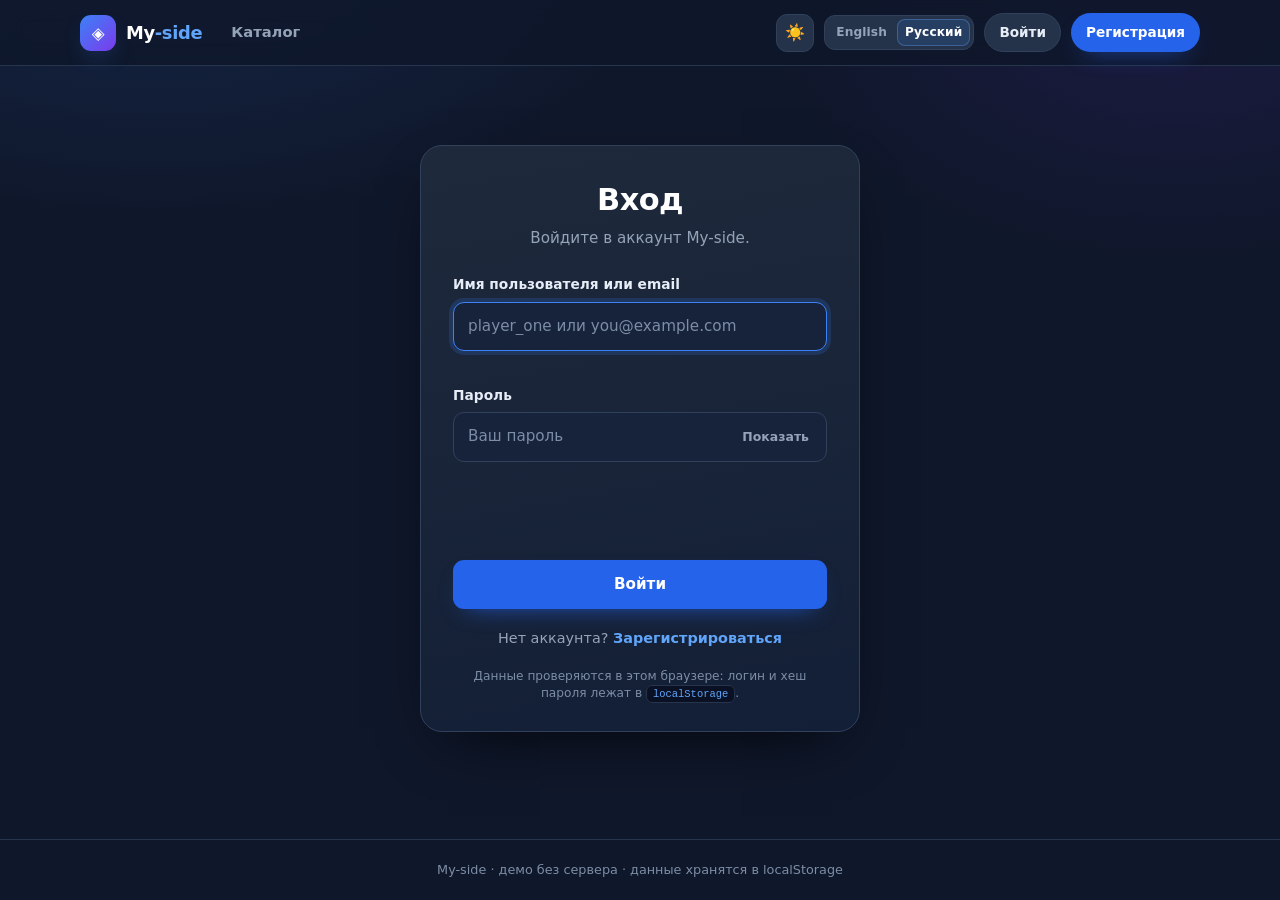
==== commit 9cfea3dc: "Кнопки языка English/Русский закреплены перед Войти и Регистрация" ====
--- a/login.html
+++ b/login.html
@@ -23,11 +23,11 @@
         <a href="index.html" data-i18n="nav.catalog">Каталог</a>
       </nav>
       <div class="header-actions">
+        <button type="button" class="theme-toggle" data-theme-toggle aria-label="Переключить тему" aria-pressed="false">☀️</button>
         <div class="lang-switch" data-lang-switch role="group" aria-label="Язык сайта" data-i18n-aria="lang.aria">
-          <button type="button" class="lang-btn" data-lang="ru" aria-pressed="false">RU</button>
-          <button type="button" class="lang-btn" data-lang="en" aria-pressed="false">EN</button>
+          <button type="button" class="lang-btn" data-lang="en" aria-pressed="false" title="English">English</button>
+          <button type="button" class="lang-btn" data-lang="ru" aria-pressed="false" title="Русский">Русский</button>
         </div>
-        <button type="button" class="theme-toggle" data-theme-toggle aria-label="Переключить тему" aria-pressed="false">☀️</button>
         <div class="auth-area" data-auth-area></div>
         <button type="button" class="nav-toggle" data-nav-toggle aria-label="Открыть меню" data-i18n-aria="nav.openMenu" aria-expanded="false" aria-controls="site-nav">☰</button>
       </div>
--- a/css/style.css
+++ b/css/style.css
@@ -227,6 +227,10 @@
   display: flex;
   align-items: center;
   gap: 10px;
+  flex-wrap: wrap;
+  justify-content: flex-end;
+  min-width: 0;
+  max-width: 100%;
 }
 
 .auth-area {
@@ -247,11 +251,12 @@
   border: 1px solid var(--border);
   border-radius: 11px;
   background: var(--surface-2);
+  flex: 0 0 auto;
 }
 
 .lang-btn {
   min-width: 30px;
-  padding: 4px 6px;
+  padding: 4px 8px;
   border: 0;
   border-radius: 8px;
   background: transparent;
@@ -259,7 +264,8 @@
   font: inherit;
   font-size: 0.76rem;
   font-weight: 700;
-  letter-spacing: 0.03em;
+  letter-spacing: 0.01em;
+  white-space: nowrap;
   cursor: pointer;
   transition: color 0.18s ease, background 0.18s ease;
 }
@@ -305,6 +311,7 @@
   font-size: 1.02rem;
   line-height: 1;
   cursor: pointer;
+  flex: 0 0 auto;
   transition: background 0.18s ease, border-color 0.18s ease, transform 0.12s ease;
 }
 
@@ -1572,7 +1579,7 @@
 
   .lang-btn {
     min-width: 26px;
-    padding: 3px 5px;
+    padding: 3px 6px;
     font-size: 0.72rem;
   }
 
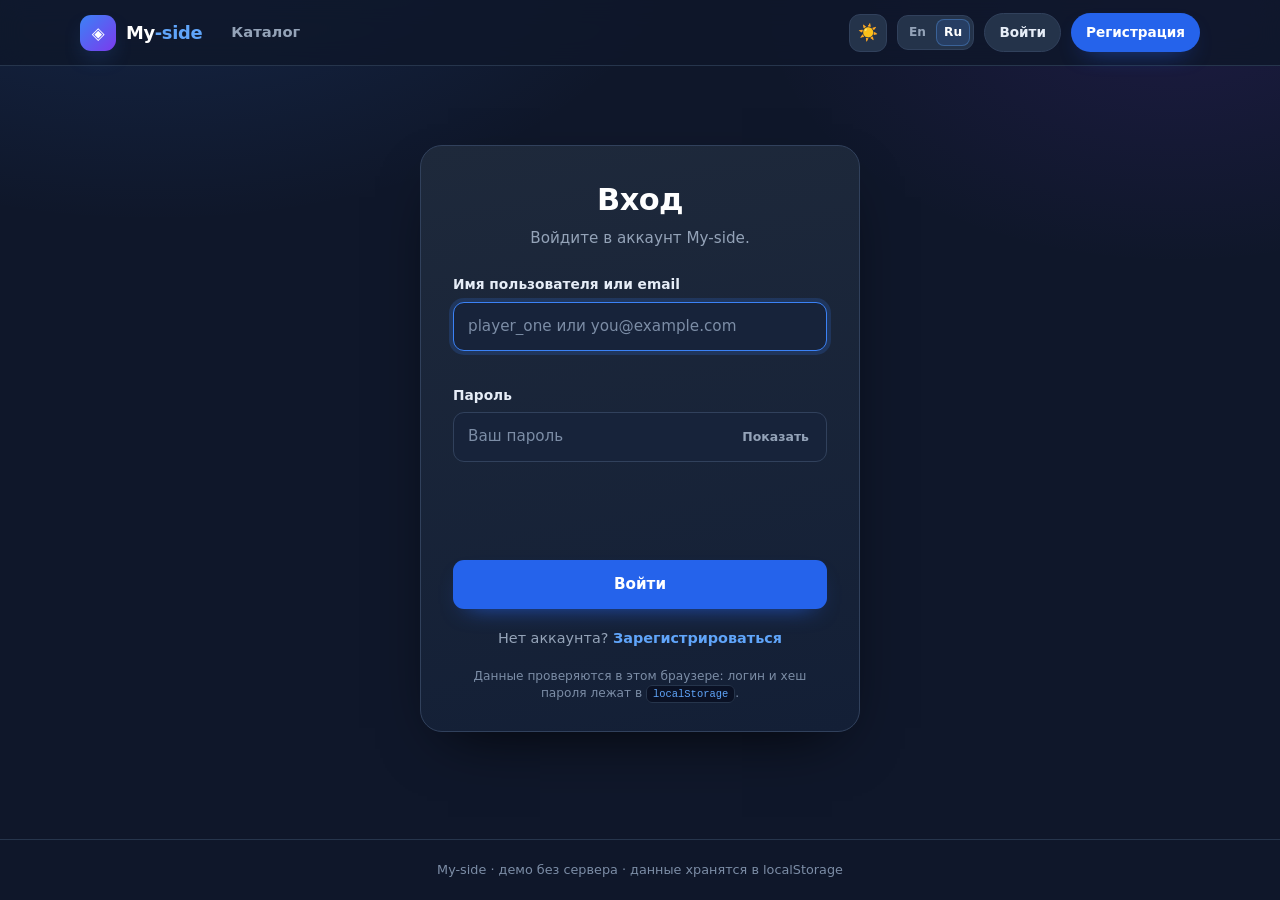
==== commit 5e02b09c: "Update(2)! login.html" ====
--- a/login.html
+++ b/login.html
@@ -25,8 +25,8 @@
       <div class="header-actions">
         <button type="button" class="theme-toggle" data-theme-toggle aria-label="Переключить тему" aria-pressed="false">☀️</button>
         <div class="lang-switch" data-lang-switch role="group" aria-label="Язык сайта" data-i18n-aria="lang.aria">
-          <button type="button" class="lang-btn" data-lang="en" aria-pressed="false" title="English">English</button>
-          <button type="button" class="lang-btn" data-lang="ru" aria-pressed="false" title="Русский">Русский</button>
+          <button type="button" class="lang-btn" data-lang="en" aria-pressed="false" title="English">En</button>
+          <button type="button" class="lang-btn" data-lang="ru" aria-pressed="false" title="Русский">Ru</button>
         </div>
         <div class="auth-area" data-auth-area></div>
         <button type="button" class="nav-toggle" data-nav-toggle aria-label="Открыть меню" data-i18n-aria="nav.openMenu" aria-expanded="false" aria-controls="site-nav">☰</button>
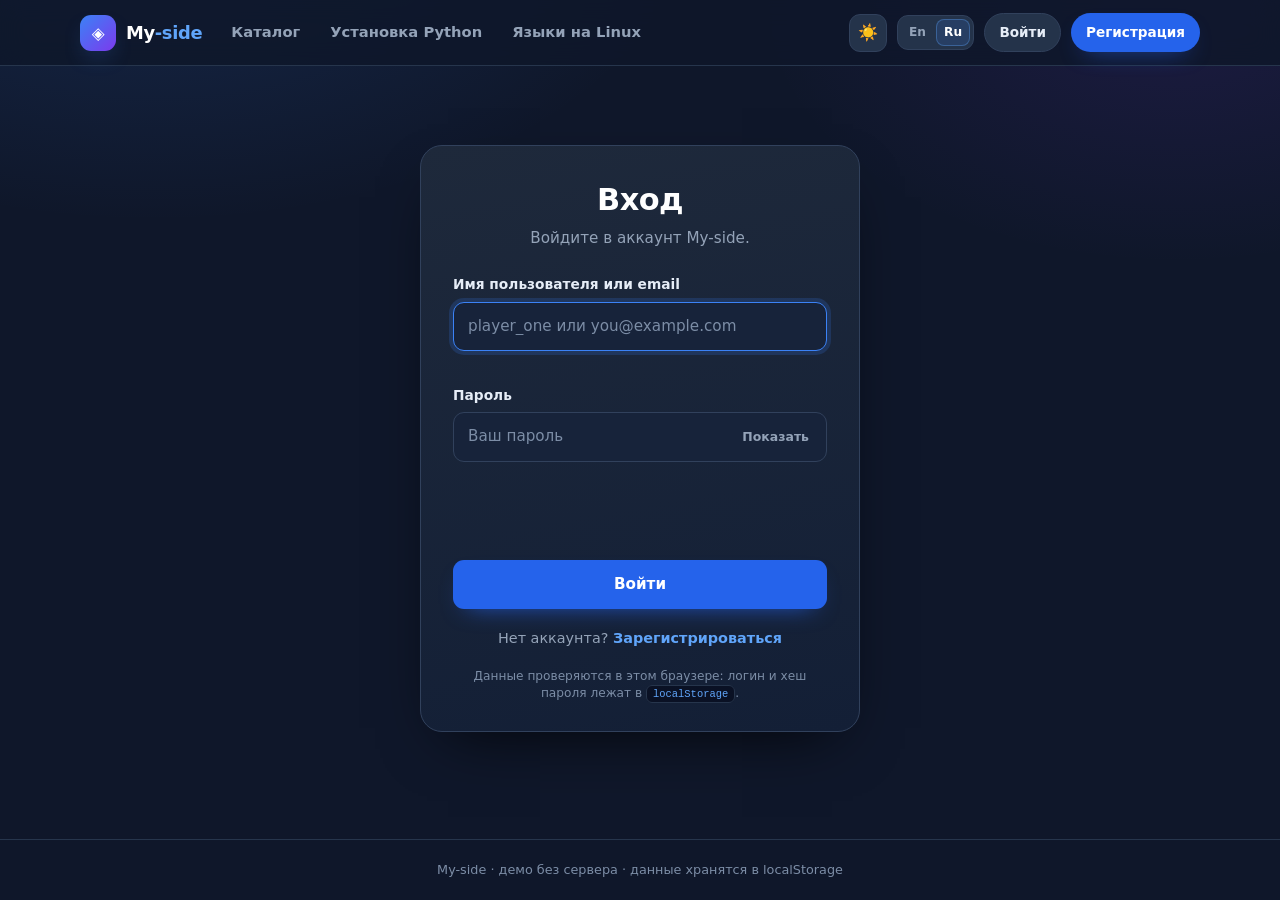
==== commit 06f60461: "Добавлены вкладки установки Python и языков на Linux (RU/EN)" ====
--- a/login.html
+++ b/login.html
@@ -7,9 +7,9 @@
   <link rel="icon" href="favicon.ico" sizes="any">
   <link rel="icon" type="image/png" sizes="32x32" href="favicon-32.png">
   <link rel="icon" type="image/png" sizes="16x16" href="favicon-16.png">
-  <link rel="stylesheet" href="css/style.css">
+  <link rel="stylesheet" href="css/style.css?v=3">
   <script src="js/theme.js"></script>
-  <script src="js/i18n.js"></script>
+  <script src="js/i18n.js?v=3"></script>
   <script src="https://challenges.cloudflare.com/turnstile/v0/api.js" async defer></script>
 </head>
 <body>
@@ -21,6 +21,8 @@
       </a>
       <nav class="nav" id="site-nav" aria-label="Основная навигация" data-i18n-aria="nav.aria">
         <a href="index.html" data-i18n="nav.catalog">Каталог</a>
+        <a href="pages/install-python.html" data-i18n="nav.installPython">Установка Python</a>
+        <a href="pages/install-linux.html" data-i18n="nav.installLinux">Языки на Linux</a>
       </nav>
       <div class="header-actions">
         <button type="button" class="theme-toggle" data-theme-toggle aria-label="Переключить тему" aria-pressed="false">☀️</button>
--- a/css/style.css
+++ b/css/style.css
@@ -286,6 +286,13 @@
   outline-offset: 1px;
 }
 
+/* ---------- двуязычные блоки страниц установки ---------- */
+
+html[data-lang="ru"] [data-lang-block="en"],
+html[data-lang="en"] [data-lang-block="ru"] {
+  display: none;
+}
+
 .greeting {
   font-size: 0.92rem;
   color: var(--muted);
@@ -846,6 +853,15 @@
   margin-bottom: 6px;
 }
 
+.guide-hero > div {
+  min-width: 0;
+}
+
+.guide-hero h1,
+.guide-hero .tagline {
+  overflow-wrap: anywhere;
+}
+
 .guide-hero .tagline {
   color: var(--muted);
   font-size: 1rem;
@@ -889,6 +905,13 @@
 
 .guide-section p + p {
   margin-top: 12px;
+}
+
+.guide-section p,
+.guide-section li,
+.guide-section a,
+.guide-section code {
+  overflow-wrap: anywhere;
 }
 
 .guide-section ul,
@@ -1070,6 +1093,7 @@
 
 .callout {
   display: flex;
+  flex-wrap: wrap;
   gap: 12px;
   margin: 16px 0;
   padding: 14px 16px;
@@ -1078,6 +1102,7 @@
   border: 1px solid color-mix(in srgb, var(--accent) 35%, transparent);
   color: var(--text);
   font-size: 0.9rem;
+  overflow-wrap: anywhere;
 }
 
 .callout::before {
